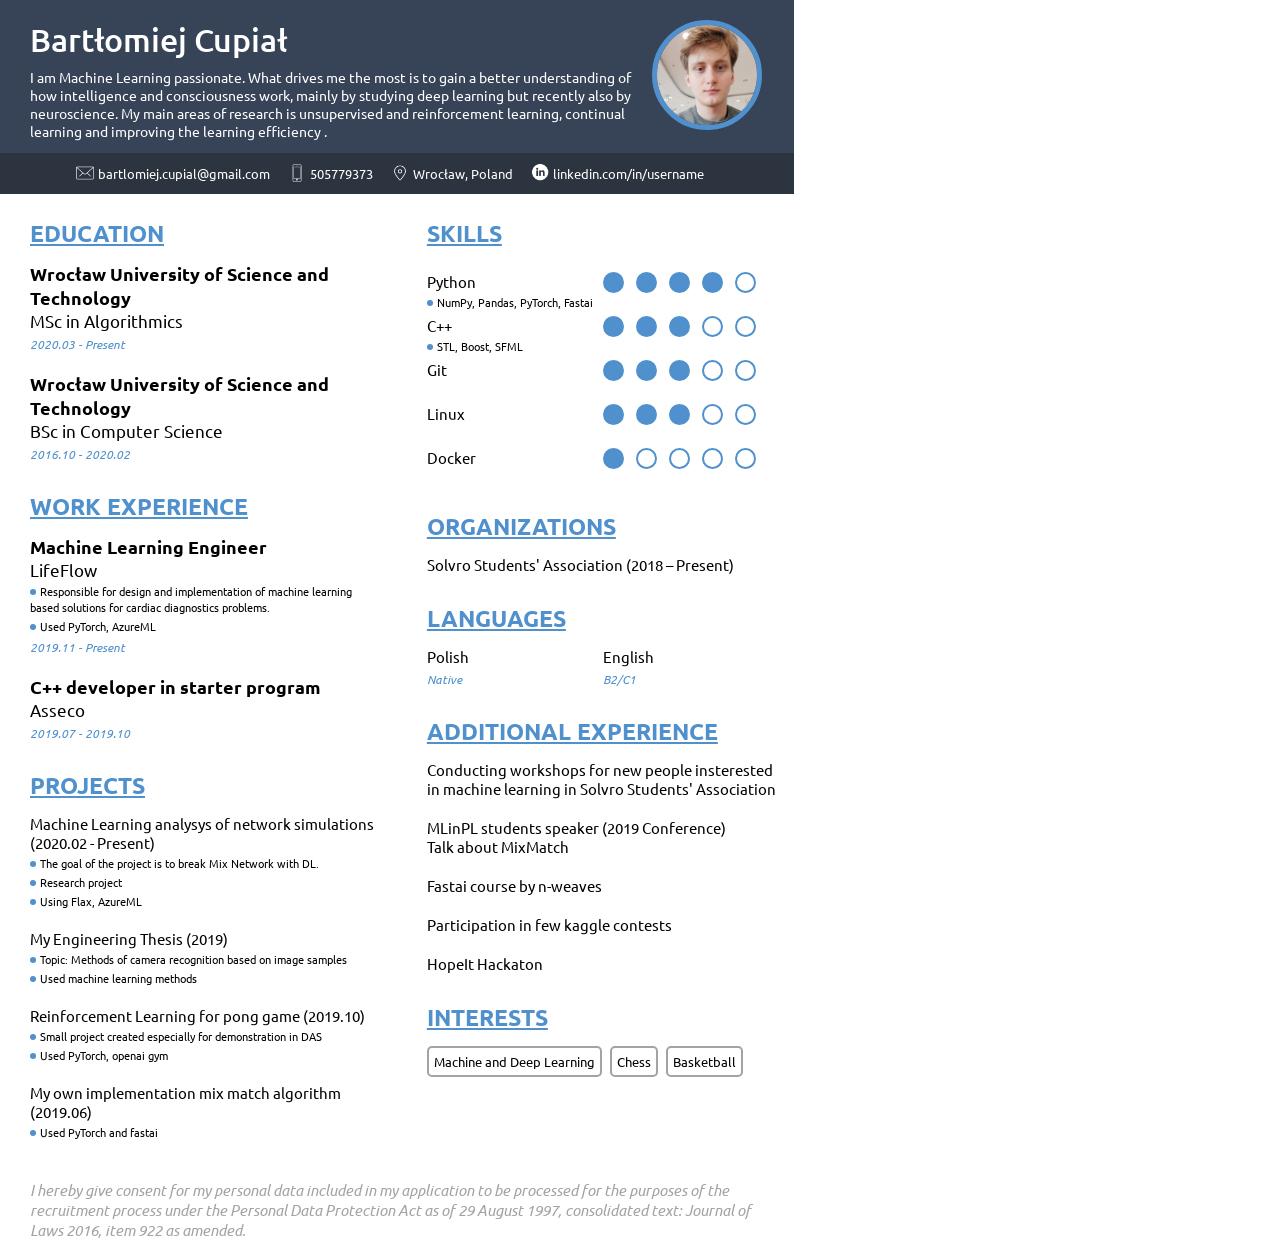
==== index.html @ c66a7f1a "update" ====
<!DOCTYPE html>
<html lang="pl">
<head runat="server">
<meta charset="utf-8">
<meta name="description" content="...">
<meta name="Bartek" content="...">
<meta name="viewport" content="width=device-width, initial-scale=1.0"/>
<link rel="stylesheet" href="style.css">
<link rel="stylesheet" type="text/css" href="http://fonts.googleapis.com/css?family=Ubuntu:regular,bold&subset=Latin">
</head>
<body>
    <div class="lul">
    <header>
        <div class="row">
            <div class="col-8-10">
                <div style="padding: 20px 0px 20px 30px;">
                    <div class="title">Bartłomiej Cupiał</div>
                    <div class="subtitle">I am Machine Learning passionate. What drives me the most is to gain a better understanding of how 
                        intelligence and consciousness work, mainly by studying deep learning but recently also by neuroscience. 
                        My main areas of research is unsupervised and reinforcement learning, continual learning and improving the learning efficiency .
                    </div>
                </div>
            </div>
            <div class="col-2-10">
                <img class="pic" src="id2.jpeg">
            </div>
        </div>
    </header>
    <div class="bar">
        <div class="items-container">
                
            <div class="items"> <img class="icon" src="mail.png"> bartlomiej.cupial@gmail.com </div>
            <div class="items"> <img class="icon" src="phone.png"> 505779373 </div>
            <div class="items"> <img class="icon" src="maps.png"> Wrocław, Poland </div>
            <div class="items"> <img class="icon" src="linkedin.png" style="margin-top:-2px"> linkedin.com/in/username </div>
        </div>
    </div>
    <div class="content">
        <div class="row">
            <div class="col-3-6">
                <div class="container">
                    <div class="section">
                        <div class="title">EDUCATION</div>
                        <div class="subtitle">Wrocław University of Science and Technology</div>
                        <div class="subsubtitle"> MSc in Algorithmics</div>
                        <div class="last">2020.03 - Present</div>
                        <br>
                        <div class="subtitle">Wrocław University of Science and Technology</div>
                        <div class="subsubtitle"> BSc in Computer Science</div>
                        <div class="last">2016.10 - 2020.02</div>
                    </div>

                    <div class="section">
                        <div class="title">WORK EXPERIENCE</div>
                        <div class="subtitle">Machine Learning Engineer</div>
                        <div class="subsubtitle">LifeFlow</div>
                        <li>Responsible for design and implementation of machine learning based solutions for cardiac diagnostics problems. </li>
                        <li>Used PyTorch, AzureML </li>
                        <div class="last">2019.11 - Present</div>
                        <br>
                        <div class="subtitle">C++ developer in starter program</div>
                        <div class="subsubtitle">Asseco</div>
                        <div class="last">2019.07 - 2019.10</div>
                    </div>

                    <div class="section">
                        <div class="title">PROJECTS</div>
                        <p>Machine Learning analysys of network simulations (2020.02 - Present) </p>
                        <li>The goal of the project is to break Mix Network with DL.</li>
                        <li>Research project </li>
                        <li>Using Flax, AzureML</li>
                        <br>
                        <p>My Engineering Thesis (2019)</p>
                        <li>Topic: Methods of camera recognition based on image samples</li>
                        <li>Used machine learning methods</li>
                        <br>
                        <p>Reinforcement Learning for pong game (2019.10)</p>
                        <li>Small project created especially for demonstration in DAS</li>
                        <li>Used PyTorch, openai gym</li>
                        <br>
                        <p>My own implementation mix match algorithm (2019.06)</p>
                        <li>Used PyTorch and fastai</li>
                    </div>

                </div>
            </div>
            <div class="col-3-6">
                <div class="container">
                    <div class="section">
                        <div class="title">SKILLS</div>
                        <div class="skill">
                            <div class="row">
                                <div class="col-3-6">
                                    <p>Python</p>
                                    <li>NumPy, Pandas, PyTorch, Fastai</li>
                                    
                                </div>
                                <div class="col-3-6">
                                    <div class="circle-full"></div>
                                    <div class="circle-full"></div>
                                    <div class="circle-full"></div>
                                    <div class="circle-full"></div>
                                    <div class="circle-empty"></div>
                                </div>
                            </div>
                        </div>
                        <div class="skill">
                            <div class="row">
                                <div class="col-3-6">
                                    <p>C++</p>
                                    <li>STL, Boost, SFML</li>
                                </div>
                                <div class="col-3-6">
                                    <div class="circle-full"></div>
                                    <div class="circle-full"></div>
                                    <div class="circle-full"></div>
                                    <div class="circle-empty"></div>
                                    <div class="circle-empty"></div>
                                </div>
                            </div>
                        </div>
                        <div class="skill">
                            <div class="row">
                                <div class="col-3-6">
                                    <p>Git</p>
                                    
                                </div>
                                <div class="col-3-6">
                                    <div class="circle-full"></div>
                                    <div class="circle-full"></div>
                                    <div class="circle-full"></div>
                                    <div class="circle-empty"></div>
                                    <div class="circle-empty"></div>
                                </div>
                            </div>
                        </div>
                        <div class="skill">
                            <div class="row">
                                <div class="col-3-6">
                                    <p>Linux</p>
                                    
                                </div>
                                <div class="col-3-6">
                                    <div class="circle-full"></div>
                                    <div class="circle-full"></div>
                                    <div class="circle-full"></div>
                                    <div class="circle-empty"></div>
                                    <div class="circle-empty"></div>
                                </div>
                            </div>
                        </div>
                        <div class="skill">
                            <div class="row">
                                <div class="col-3-6">
                                    <p>Docker</p>
                                    
                                </div>
                                <div class="col-3-6">
                                    <div class="circle-full"></div>
                                    <div class="circle-empty"></div>
                                    <div class="circle-empty"></div>
                                    <div class="circle-empty"></div>
                                    <div class="circle-empty"></div>
                                </div>
                            </div>
                        </div>
                    </div>

                    <div class="section">
                        <div class="title">ORGANIZATIONS</div>
                        <p>Solvro Students' Association (2018 – Present)</p>
                    </div>

                    <div class="section">
                        <div class="title">LANGUAGES</div>
                        <div class="row">
                            <div class="col-3-6">
                                <p>Polish</p>
                                <div class="last">Native</div>
                            </div>
                            <div class="col-3-6">
                                <p>English</p>
                                <div class="last">B2/C1</div>
                            </div>
                        </div>
                    </div>
                    <div class="section">
                        <div class="title">ADDITIONAL EXPERIENCE</div>
                        <p>Conducting workshops for new people insterested in machine learning in Solvro Students' Association</p>
                        <br>
                        <p>MLinPL students speaker (2019 Conference) </p>
                        <p>Talk about MixMatch</p>
                        <br>
                        <p>Fastai course by n-weaves</p>
                        <br>
                        <p>Participation in few kaggle contests</p>
                        <br>
                        <p>HopeIt Hackaton</p>
                    </div>

                    <div class="section">
                        <div class="title">INTERESTS</div>
                        <div class="pill">Machine and Deep Learning</div>
                        <div class="pill">Chess</div>
                        <div class="pill">Basketball</div>
                    </div>
                </div>
            </div>
        </div>
    </div>
    
    <footer>
        <div style="padding: 0px 15px 0px 30px;">
        I hereby give consent for my personal data included in my application to be processed for the purposes of the recruitment process under the Personal Data Protection Act as of 29 August 1997, consolidated text: Journal of Laws 2016, item 922 as amended.
        </div>
    </footer>
</div>
</body>
</html>
---- style.css ----
header {
    height: 13.636%;
    width: 100%;
    background-color: #374458;
    color: #FFFFFF;
}

header .title {
    font-size: 32px;
    margin-bottom: 8px;
    font-weight: 450;
}

header .subtitle {
    font-size: 14px;
}

.content {
    color: #000000;
}

.section {
    margin-bottom: 30px;
}

.col-3-6 .container {
    padding-top: 25px;
}

.section .title {
    font-size: 23px;
    color: #4F90CD;
    font-weight: 600;
    text-decoration: underline;
    margin-bottom: 13px;

}

.section .subtitle {
    font-size: 18px;
    font-weight: 650;
}

.icon {
    /* object-fit: cover; */
    /* object-position: 50% 50%; */
    /* margin-left: 17px; */
    width: 18px;
    height: 18px;
    margin-top: -1px;
    margin-right:4px;
    float: left;
    /* padding-top: 5px; */
}

.section .subsubtitle {
    font-size: 17px;
}

.section p {
    font-size: 14.5px;
    margin: 0;
    padding: 0;
}

.section {
    list-style: none;
}

.section li {
    margin-top: 3px;
    font-size: 11px;
}

.section li::before  {
    display:          inline-block;
    vertical-align:   middle;
    width:            6px;
    height:           6px;
    background-color: #4F90CD;
    margin-right:     4px;
    margin-bottom:    3px;
    content:          ' ';
    border-radius:    50%;  
}

.section .last {
    margin-top: 5px;
    color: #4F90CD;
    font-size: 12px;
    font-style: italic;
}

.section .pill {
    display: inline-block;
    color: black;
    text-align: center;
    text-decoration: none;
    font-size: 13px;
    border-radius: 5px;
    padding: 5px;
    margin-right: 4px;
    border: 2px solid #A3A3A3;
}

.pic {
    object-fit: cover;
    object-position: 50% 50%;
    margin-left: 17px;
    width: 100px;
    height: 100px;
    margin-top: 20px;
    border-radius: 50%;
    border:5px solid #4F90CD;
}

.center {
    display: block;
    margin-left: auto;
    margin-right: auto;
    width: 50%;
}

.skill {
    height: 24px;
    padding: 10px 0;
}

.circle-full {
    height: 17px;
    width: 17px;
    background-color: #4F90CD;
    border: 2px solid #4F90CD;
    border-radius: 50%;
    display: inline-block;
    margin-right: 8px;
}

.circle-empty {
    height: 17px;
    width: 17px;
    background-color: #fff;
    border: 2px solid #4F90CD;
    border-radius: 50%;
    display: inline-block;
    margin-right: 8px;
}

.container {
    padding: 10px 15px 10px 30px;
}

.bar {
    height: 3.636%;
    width: 100%;
    background-color: #2B343F;
    color: #FFFFFF;
}

.items-container {
    padding: 6px;
    margin-left: auto;
    margin-right: auto;
    width: 82%;
}

.items {
    display: inline-block;
    color: white;
    text-align: center;
    text-decoration: none;
    font-size: 13px;
    border-radius: 5px;
    padding: 5px;
    margin-right: 4px;
    /* border: 2px solid #A3A3A3; */
}


footer {
    width: 100%;
    font-style: italic;
    color: #A3A3A3;
    font-size: 15px;
}

.lul {
    background-color: #FFFFFF;
    width: 21cm;
    height: 29.7cm;
    margin: 0 auto ;
}


body {
   /* width: 100%;
    height: 100%;*/
    width: 21cm;
    height: 29.7cm;
	margin : 0;
    /*background-color: #303D46;*/
	font-family: Ubuntu, sans-serif;
}

.row:after {
    content: "";
    clear: both;
    display: table;
}
[class*='col-'] {
    float: left;
    width: 100%;
    height: 100%;
    padding: 0 0%;
}
.row {
    /* margin-bottom: 0.5em; */
    width: 100%;
}


@media screen and (min-width: 100px) {
    .row+.row {
        margin-top: 0.5em;
    }
    .col-1-6 {
        width: 15.8333%;
    }
    .col-2-6{
        width: 32.3333%;
    } 
    .col-3-6 {
        width: 50%;
    }
    .col-4-6 {
        width: 66.3333%;
    }
    .col-5-6 {
        width: 83.1333%;
    }
    .col-6-6 {
        width: 100%;
    }  

    .col-8-10 {
        width:80%;
    }

    .col-2-10 {
        width:20%;
    }

    /* [class*='col-'] {
        margin-right: 1%
    }
    [class*='col-']:last-of-type {
        margin-right:0;
    } */
}
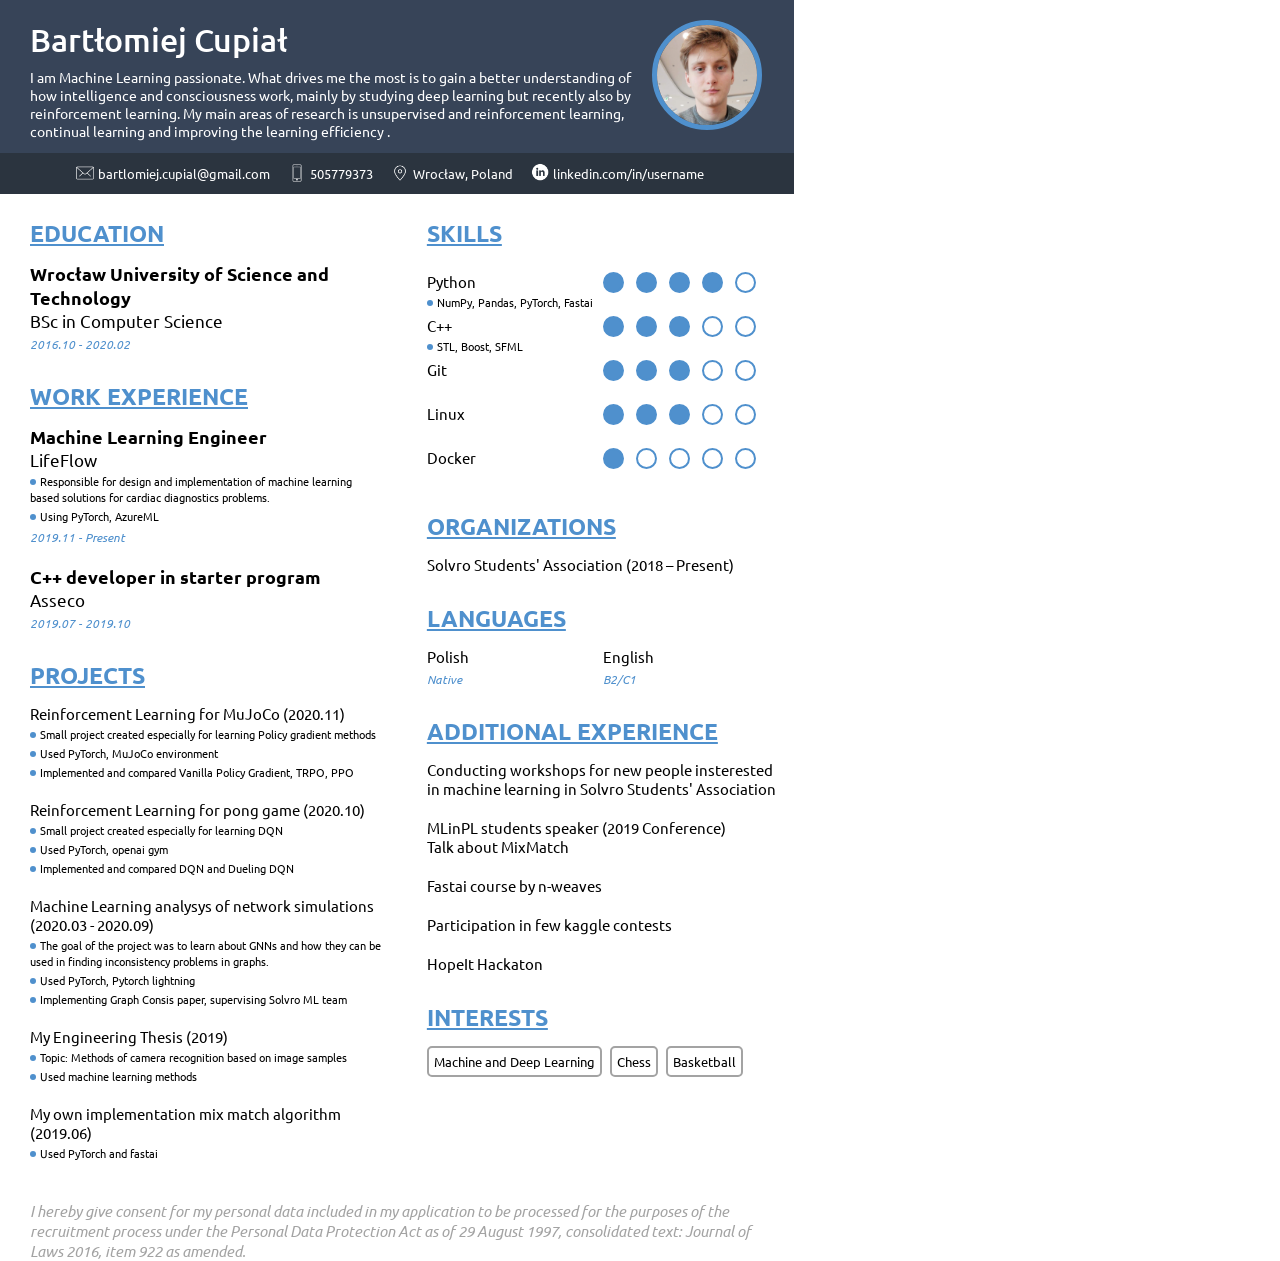
==== commit 8e3125f9: "2020.11.08 update" ====
--- a/index.html
+++ b/index.html
@@ -1,219 +1,234 @@
 <!DOCTYPE html>
 <html lang="pl">
+
 <head runat="server">
-<meta charset="utf-8">
-<meta name="description" content="...">
-<meta name="Bartek" content="...">
-<meta name="viewport" content="width=device-width, initial-scale=1.0"/>
-<link rel="stylesheet" href="style.css">
-<link rel="stylesheet" type="text/css" href="http://fonts.googleapis.com/css?family=Ubuntu:regular,bold&subset=Latin">
+    <meta charset="utf-8">
+    <meta name="description" content="...">
+    <meta name="Bartek" content="...">
+    <meta name="viewport" content="width=device-width, initial-scale=1.0" />
+    <link rel="stylesheet" href="style.css">
+    <link rel="stylesheet" type="text/css"
+        href="http://fonts.googleapis.com/css?family=Ubuntu:regular,bold&subset=Latin">
 </head>
+
 <body>
     <div class="lul">
-    <header>
-        <div class="row">
-            <div class="col-8-10">
-                <div style="padding: 20px 0px 20px 30px;">
-                    <div class="title">Bartłomiej Cupiał</div>
-                    <div class="subtitle">I am Machine Learning passionate. What drives me the most is to gain a better understanding of how 
-                        intelligence and consciousness work, mainly by studying deep learning but recently also by neuroscience. 
-                        My main areas of research is unsupervised and reinforcement learning, continual learning and improving the learning efficiency .
+        <header>
+            <div class="row">
+                <div class="col-8-10">
+                    <div style="padding: 20px 0px 20px 30px;">
+                        <div class="title">Bartłomiej Cupiał</div>
+                        <div class="subtitle">I am Machine Learning passionate. What drives me the most is to gain a
+                            better understanding of how
+                            intelligence and consciousness work, mainly by studying deep learning but recently also by
+                            reinforcement learning.
+                            My main areas of research is unsupervised and reinforcement learning, continual learning and
+                            improving the learning efficiency .
+                        </div>
                     </div>
                 </div>
-            </div>
-            <div class="col-2-10">
-                <img class="pic" src="id2.jpeg">
+                <div class="col-2-10">
+                    <img class="pic" src="id2.jpeg">
+                </div>
+            </div>
+        </header>
+        <div class="bar">
+            <div class="items-container">
+
+                <div class="items"> <img class="icon" src="mail.png"> bartlomiej.cupial@gmail.com </div>
+                <div class="items"> <img class="icon" src="phone.png"> 505779373 </div>
+                <div class="items"> <img class="icon" src="maps.png"> Wrocław, Poland </div>
+                <div class="items"> <img class="icon" src="linkedin.png" style="margin-top:-2px">
+                    linkedin.com/in/username </div>
             </div>
         </div>
-    </header>
-    <div class="bar">
-        <div class="items-container">
-                
-            <div class="items"> <img class="icon" src="mail.png"> bartlomiej.cupial@gmail.com </div>
-            <div class="items"> <img class="icon" src="phone.png"> 505779373 </div>
-            <div class="items"> <img class="icon" src="maps.png"> Wrocław, Poland </div>
-            <div class="items"> <img class="icon" src="linkedin.png" style="margin-top:-2px"> linkedin.com/in/username </div>
-        </div>
-    </div>
-    <div class="content">
-        <div class="row">
-            <div class="col-3-6">
-                <div class="container">
-                    <div class="section">
-                        <div class="title">EDUCATION</div>
-                        <div class="subtitle">Wrocław University of Science and Technology</div>
-                        <div class="subsubtitle"> MSc in Algorithmics</div>
-                        <div class="last">2020.03 - Present</div>
-                        <br>
-                        <div class="subtitle">Wrocław University of Science and Technology</div>
-                        <div class="subsubtitle"> BSc in Computer Science</div>
-                        <div class="last">2016.10 - 2020.02</div>
+        <div class="content">
+            <div class="row">
+                <div class="col-3-6">
+                    <div class="container">
+                        <div class="section">
+                            <div class="title">EDUCATION</div>
+                            <div class="subtitle">Wrocław University of Science and Technology</div>
+                            <div class="subsubtitle"> BSc in Computer Science</div>
+                            <div class="last">2016.10 - 2020.02</div>
+                        </div>
+
+                        <div class="section">
+                            <div class="title">WORK EXPERIENCE</div>
+                            <div class="subtitle">Machine Learning Engineer</div>
+                            <div class="subsubtitle">LifeFlow</div>
+                            <li>Responsible for design and implementation of machine learning based solutions for
+                                cardiac diagnostics problems. </li>
+                            <li>Using PyTorch, AzureML </li>
+                            <div class="last">2019.11 - Present</div>
+                            <br>
+                            <div class="subtitle">C++ developer in starter program</div>
+                            <div class="subsubtitle">Asseco</div>
+                            <div class="last">2019.07 - 2019.10</div>
+                        </div>
+
+                        <div class="section">
+                            <div class="title">PROJECTS</div>
+                            <p>Reinforcement Learning for MuJoCo (2020.11)</p>
+                            <li>Small project created especially for learning Policy gradient methods</li>
+                            <li>Used PyTorch, MuJoCo environment</li>
+                            <li>Implemented and compared Vanilla Policy Gradient, TRPO, PPO</li>
+                            <br>
+                            <p>Reinforcement Learning for pong game (2020.10)</p>
+                            <li>Small project created especially for learning DQN</li>
+                            <li>Used PyTorch, openai gym</li>
+                            <li>Implemented and compared DQN and Dueling DQN</li>
+                            <br>
+                            <p>Machine Learning analysys of network simulations (2020.03 - 2020.09) </p>
+                            <li>The goal of the project was to learn about GNNs and how they can be used in finding
+                                inconsistency problems in graphs.</li>
+                            <li>Used PyTorch, Pytorch lightning </li>
+                            <li>Implementing Graph Consis paper, supervising Solvro ML team</li>
+                            <br>
+                            <p>My Engineering Thesis (2019)</p>
+                            <li>Topic: Methods of camera recognition based on image samples</li>
+                            <li>Used machine learning methods</li>
+                            <br>
+                            <p>My own implementation mix match algorithm (2019.06)</p>
+                            <li>Used PyTorch and fastai</li>
+                        </div>
+
                     </div>
-
-                    <div class="section">
-                        <div class="title">WORK EXPERIENCE</div>
-                        <div class="subtitle">Machine Learning Engineer</div>
-                        <div class="subsubtitle">LifeFlow</div>
-                        <li>Responsible for design and implementation of machine learning based solutions for cardiac diagnostics problems. </li>
-                        <li>Used PyTorch, AzureML </li>
-                        <div class="last">2019.11 - Present</div>
-                        <br>
-                        <div class="subtitle">C++ developer in starter program</div>
-                        <div class="subsubtitle">Asseco</div>
-                        <div class="last">2019.07 - 2019.10</div>
-                    </div>
-
-                    <div class="section">
-                        <div class="title">PROJECTS</div>
-                        <p>Machine Learning analysys of network simulations (2020.02 - Present) </p>
-                        <li>The goal of the project is to break Mix Network with DL.</li>
-                        <li>Research project </li>
-                        <li>Using Flax, AzureML</li>
-                        <br>
-                        <p>My Engineering Thesis (2019)</p>
-                        <li>Topic: Methods of camera recognition based on image samples</li>
-                        <li>Used machine learning methods</li>
-                        <br>
-                        <p>Reinforcement Learning for pong game (2019.10)</p>
-                        <li>Small project created especially for demonstration in DAS</li>
-                        <li>Used PyTorch, openai gym</li>
-                        <br>
-                        <p>My own implementation mix match algorithm (2019.06)</p>
-                        <li>Used PyTorch and fastai</li>
-                    </div>
-
-                </div>
-            </div>
-            <div class="col-3-6">
-                <div class="container">
-                    <div class="section">
-                        <div class="title">SKILLS</div>
-                        <div class="skill">
+                </div>
+                <div class="col-3-6">
+                    <div class="container">
+                        <div class="section">
+                            <div class="title">SKILLS</div>
+                            <div class="skill">
+                                <div class="row">
+                                    <div class="col-3-6">
+                                        <p>Python</p>
+                                        <li>NumPy, Pandas, PyTorch, Fastai</li>
+
+                                    </div>
+                                    <div class="col-3-6">
+                                        <div class="circle-full"></div>
+                                        <div class="circle-full"></div>
+                                        <div class="circle-full"></div>
+                                        <div class="circle-full"></div>
+                                        <div class="circle-empty"></div>
+                                    </div>
+                                </div>
+                            </div>
+                            <div class="skill">
+                                <div class="row">
+                                    <div class="col-3-6">
+                                        <p>C++</p>
+                                        <li>STL, Boost, SFML</li>
+                                    </div>
+                                    <div class="col-3-6">
+                                        <div class="circle-full"></div>
+                                        <div class="circle-full"></div>
+                                        <div class="circle-full"></div>
+                                        <div class="circle-empty"></div>
+                                        <div class="circle-empty"></div>
+                                    </div>
+                                </div>
+                            </div>
+                            <div class="skill">
+                                <div class="row">
+                                    <div class="col-3-6">
+                                        <p>Git</p>
+
+                                    </div>
+                                    <div class="col-3-6">
+                                        <div class="circle-full"></div>
+                                        <div class="circle-full"></div>
+                                        <div class="circle-full"></div>
+                                        <div class="circle-empty"></div>
+                                        <div class="circle-empty"></div>
+                                    </div>
+                                </div>
+                            </div>
+                            <div class="skill">
+                                <div class="row">
+                                    <div class="col-3-6">
+                                        <p>Linux</p>
+
+                                    </div>
+                                    <div class="col-3-6">
+                                        <div class="circle-full"></div>
+                                        <div class="circle-full"></div>
+                                        <div class="circle-full"></div>
+                                        <div class="circle-empty"></div>
+                                        <div class="circle-empty"></div>
+                                    </div>
+                                </div>
+                            </div>
+                            <div class="skill">
+                                <div class="row">
+                                    <div class="col-3-6">
+                                        <p>Docker</p>
+
+                                    </div>
+                                    <div class="col-3-6">
+                                        <div class="circle-full"></div>
+                                        <div class="circle-empty"></div>
+                                        <div class="circle-empty"></div>
+                                        <div class="circle-empty"></div>
+                                        <div class="circle-empty"></div>
+                                    </div>
+                                </div>
+                            </div>
+                        </div>
+
+                        <div class="section">
+                            <div class="title">ORGANIZATIONS</div>
+                            <p>Solvro Students' Association (2018 – Present)</p>
+                        </div>
+
+                        <div class="section">
+                            <div class="title">LANGUAGES</div>
                             <div class="row">
                                 <div class="col-3-6">
-                                    <p>Python</p>
-                                    <li>NumPy, Pandas, PyTorch, Fastai</li>
-                                    
+                                    <p>Polish</p>
+                                    <div class="last">Native</div>
                                 </div>
                                 <div class="col-3-6">
-                                    <div class="circle-full"></div>
-                                    <div class="circle-full"></div>
-                                    <div class="circle-full"></div>
-                                    <div class="circle-full"></div>
-                                    <div class="circle-empty"></div>
-                                </div>
-                            </div>
-                        </div>
-                        <div class="skill">
-                            <div class="row">
-                                <div class="col-3-6">
-                                    <p>C++</p>
-                                    <li>STL, Boost, SFML</li>
-                                </div>
-                                <div class="col-3-6">
-                                    <div class="circle-full"></div>
-                                    <div class="circle-full"></div>
-                                    <div class="circle-full"></div>
-                                    <div class="circle-empty"></div>
-                                    <div class="circle-empty"></div>
-                                </div>
-                            </div>
-                        </div>
-                        <div class="skill">
-                            <div class="row">
-                                <div class="col-3-6">
-                                    <p>Git</p>
-                                    
-                                </div>
-                                <div class="col-3-6">
-                                    <div class="circle-full"></div>
-                                    <div class="circle-full"></div>
-                                    <div class="circle-full"></div>
-                                    <div class="circle-empty"></div>
-                                    <div class="circle-empty"></div>
-                                </div>
-                            </div>
-                        </div>
-                        <div class="skill">
-                            <div class="row">
-                                <div class="col-3-6">
-                                    <p>Linux</p>
-                                    
-                                </div>
-                                <div class="col-3-6">
-                                    <div class="circle-full"></div>
-                                    <div class="circle-full"></div>
-                                    <div class="circle-full"></div>
-                                    <div class="circle-empty"></div>
-                                    <div class="circle-empty"></div>
-                                </div>
-                            </div>
-                        </div>
-                        <div class="skill">
-                            <div class="row">
-                                <div class="col-3-6">
-                                    <p>Docker</p>
-                                    
-                                </div>
-                                <div class="col-3-6">
-                                    <div class="circle-full"></div>
-                                    <div class="circle-empty"></div>
-                                    <div class="circle-empty"></div>
-                                    <div class="circle-empty"></div>
-                                    <div class="circle-empty"></div>
-                                </div>
-                            </div>
+                                    <p>English</p>
+                                    <div class="last">B2/C1</div>
+                                </div>
+                            </div>
+                        </div>
+                        <div class="section">
+                            <div class="title">ADDITIONAL EXPERIENCE</div>
+                            <p>Conducting workshops for new people insterested in machine learning in Solvro Students'
+                                Association</p>
+                            <br>
+                            <p>MLinPL students speaker (2019 Conference) </p>
+                            <p>Talk about MixMatch</p>
+                            <br>
+                            <p>Fastai course by n-weaves</p>
+                            <br>
+                            <p>Participation in few kaggle contests</p>
+                            <br>
+                            <p>HopeIt Hackaton</p>
+                        </div>
+
+                        <div class="section">
+                            <div class="title">INTERESTS</div>
+                            <div class="pill">Machine and Deep Learning</div>
+                            <div class="pill">Chess</div>
+                            <div class="pill">Basketball</div>
                         </div>
                     </div>
-
-                    <div class="section">
-                        <div class="title">ORGANIZATIONS</div>
-                        <p>Solvro Students' Association (2018 – Present)</p>
-                    </div>
-
-                    <div class="section">
-                        <div class="title">LANGUAGES</div>
-                        <div class="row">
-                            <div class="col-3-6">
-                                <p>Polish</p>
-                                <div class="last">Native</div>
-                            </div>
-                            <div class="col-3-6">
-                                <p>English</p>
-                                <div class="last">B2/C1</div>
-                            </div>
-                        </div>
-                    </div>
-                    <div class="section">
-                        <div class="title">ADDITIONAL EXPERIENCE</div>
-                        <p>Conducting workshops for new people insterested in machine learning in Solvro Students' Association</p>
-                        <br>
-                        <p>MLinPL students speaker (2019 Conference) </p>
-                        <p>Talk about MixMatch</p>
-                        <br>
-                        <p>Fastai course by n-weaves</p>
-                        <br>
-                        <p>Participation in few kaggle contests</p>
-                        <br>
-                        <p>HopeIt Hackaton</p>
-                    </div>
-
-                    <div class="section">
-                        <div class="title">INTERESTS</div>
-                        <div class="pill">Machine and Deep Learning</div>
-                        <div class="pill">Chess</div>
-                        <div class="pill">Basketball</div>
-                    </div>
                 </div>
             </div>
         </div>
+
+        <footer>
+            <div style="padding: 0px 15px 0px 30px;">
+                I hereby give consent for my personal data included in my application to be processed for the purposes
+                of the recruitment process under the Personal Data Protection Act as of 29 August 1997, consolidated
+                text: Journal of Laws 2016, item 922 as amended.
+            </div>
+        </footer>
     </div>
-    
-    <footer>
-        <div style="padding: 0px 15px 0px 30px;">
-        I hereby give consent for my personal data included in my application to be processed for the purposes of the recruitment process under the Personal Data Protection Act as of 29 August 1997, consolidated text: Journal of Laws 2016, item 922 as amended.
-        </div>
-    </footer>
-</div>
 </body>
-</html> 
+
+</html>
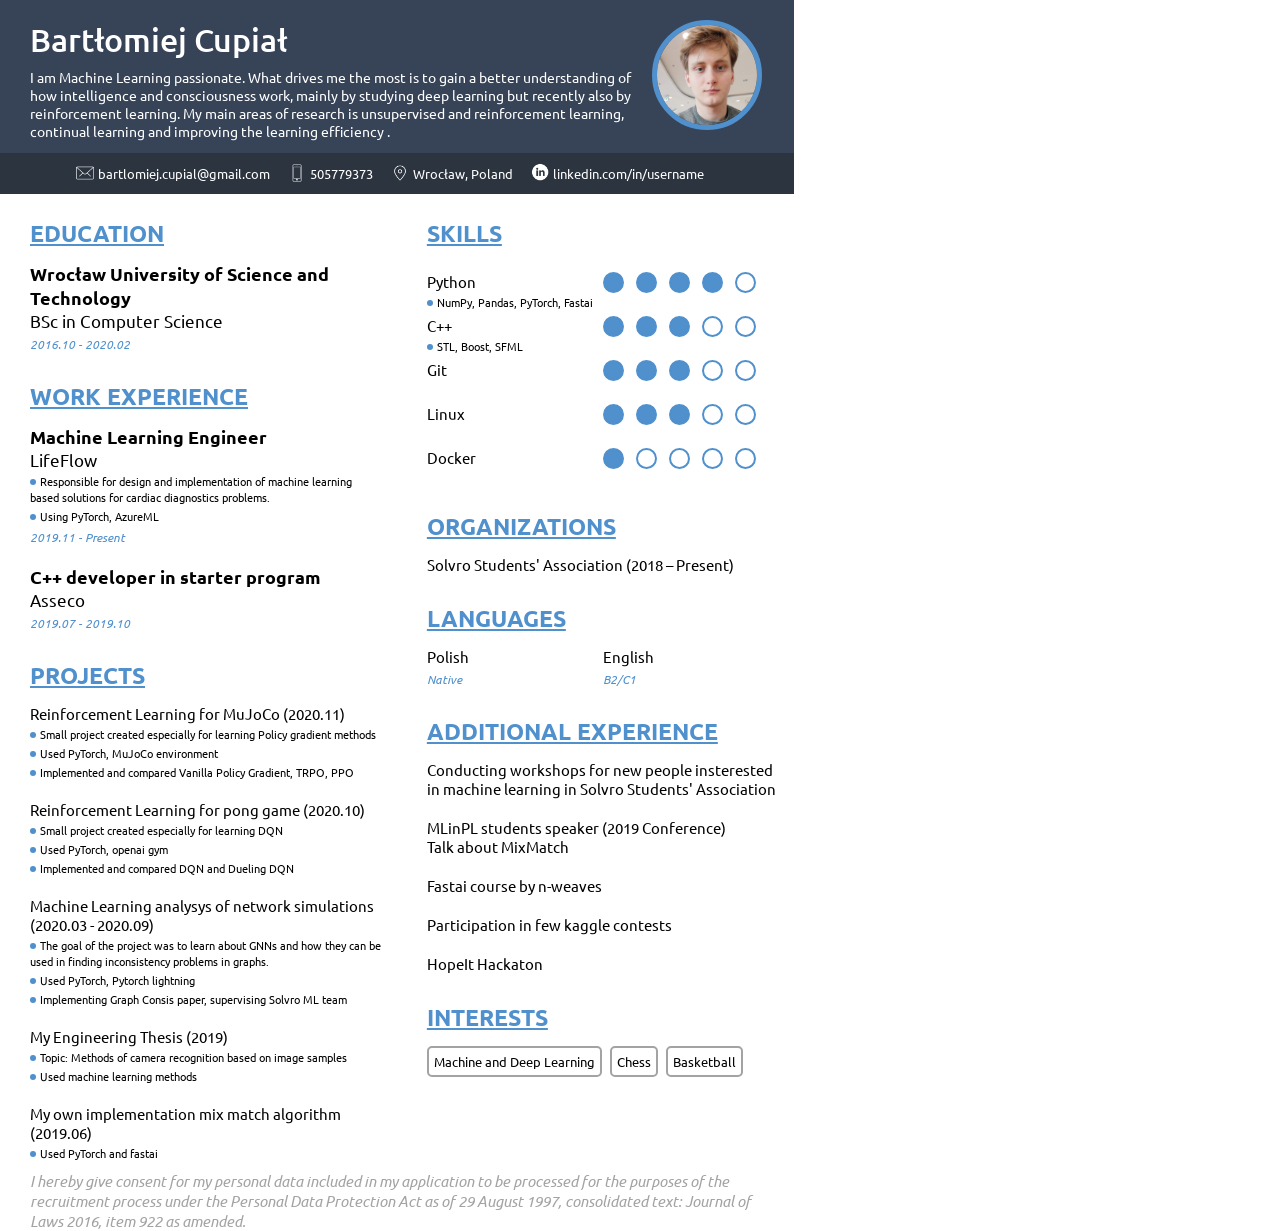
==== commit 8109f9e8: "add last class" ====
--- a/index.html
+++ b/index.html
@@ -67,7 +67,7 @@
                             <div class="last">2019.07 - 2019.10</div>
                         </div>
 
-                        <div class="section">
+                        <div class="section last">
                             <div class="title">PROJECTS</div>
                             <p>Reinforcement Learning for MuJoCo (2020.11)</p>
                             <li>Small project created especially for learning Policy gradient methods</li>
@@ -210,7 +210,7 @@
                             <p>HopeIt Hackaton</p>
                         </div>
 
-                        <div class="section">
+                        <div class="section last">
                             <div class="title">INTERESTS</div>
                             <div class="pill">Machine and Deep Learning</div>
                             <div class="pill">Chess</div>
--- a/style.css
+++ b/style.css
@@ -39,6 +39,10 @@
 .section .subtitle {
     font-size: 18px;
     font-weight: 650;
+}
+
+.last {
+    margin-bottom: 0px;
 }
 
 .icon {
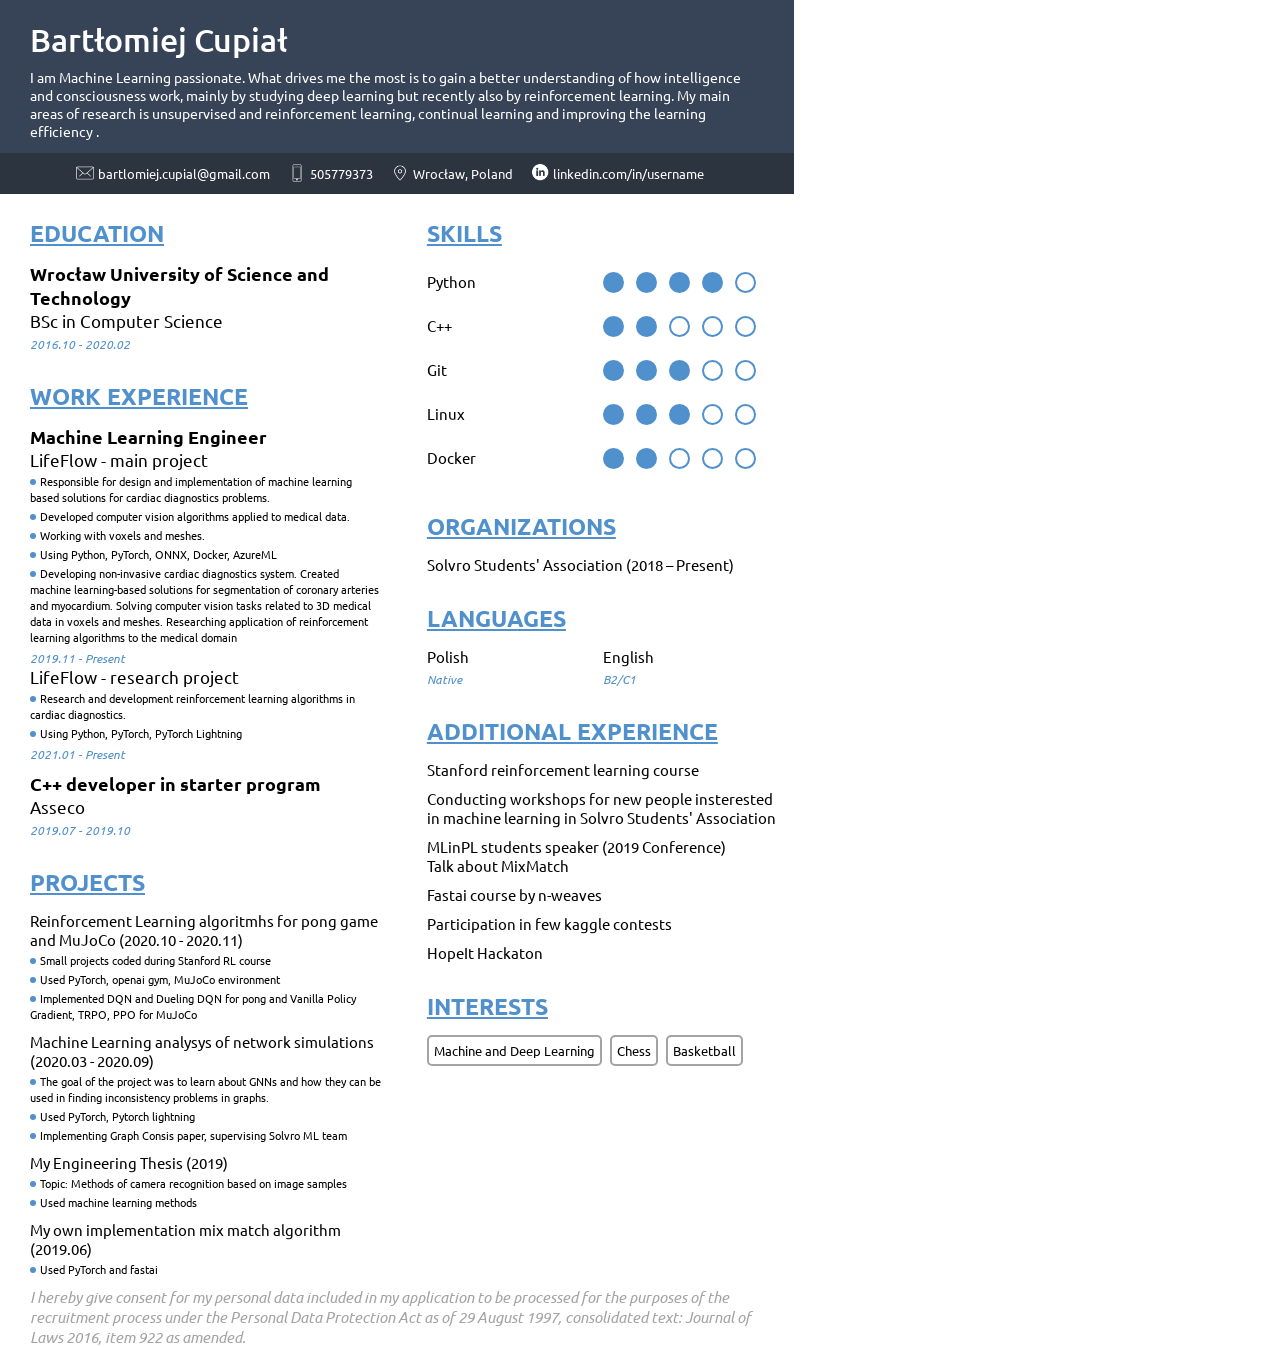
==== commit 043e2b23: "update 05.2021, removed picture, changed padding in br to smaller" ====
--- a/index.html
+++ b/index.html
@@ -15,8 +15,8 @@
     <div class="lul">
         <header>
             <div class="row">
-                <div class="col-8-10">
-                    <div style="padding: 20px 0px 20px 30px;">
+                <div class="col-10-10">
+                    <div style="padding: 20px 30px 20px 30px;">
                         <div class="title">Bartłomiej Cupiał</div>
                         <div class="subtitle">I am Machine Learning passionate. What drives me the most is to gain a
                             better understanding of how
@@ -27,9 +27,9 @@
                         </div>
                     </div>
                 </div>
-                <div class="col-2-10">
+                <!-- <div class="col-2-10">
                     <img class="pic" src="id2.jpeg">
-                </div>
+                </div> -->
             </div>
         </header>
         <div class="bar">
@@ -56,11 +56,22 @@
                         <div class="section">
                             <div class="title">WORK EXPERIENCE</div>
                             <div class="subtitle">Machine Learning Engineer</div>
-                            <div class="subsubtitle">LifeFlow</div>
-                            <li>Responsible for design and implementation of machine learning based solutions for
+                            <div class="subsubtitle">LifeFlow - main project</div>
+                                <li>Responsible for design and implementation of machine learning based solutions for
                                 cardiac diagnostics problems. </li>
-                            <li>Using PyTorch, AzureML </li>
-                            <div class="last">2019.11 - Present</div>
+                                <li>Developed computer vision algorithms applied to medical data.</li>
+                                <li>Working with voxels and meshes.</li>
+                                <li>Using Python, PyTorch, ONNX, Docker, AzureML</li>
+                                <li>Developing non-invasive cardiac diagnostics system.
+                                    Created machine learning-based solutions for segmentation of coronary arteries and myocardium.
+                                    Solving computer vision tasks related to 3D medical data in voxels and meshes.
+                                    Researching application of reinforcement learning algorithms to the medical domain
+                                </li>
+                                <div class="last">2019.11 - Present</div>
+                            <div class="subsubtitle">LifeFlow - research project</div>
+                                <li>Research and development reinforcement learning algorithms in cardiac diagnostics.</li>
+                                <li>Using Python, PyTorch, PyTorch Lightning</li>
+                            <div class="last">2021.01 - Present</div>
                             <br>
                             <div class="subtitle">C++ developer in starter program</div>
                             <div class="subsubtitle">Asseco</div>
@@ -69,15 +80,10 @@
 
                         <div class="section last">
                             <div class="title">PROJECTS</div>
-                            <p>Reinforcement Learning for MuJoCo (2020.11)</p>
-                            <li>Small project created especially for learning Policy gradient methods</li>
-                            <li>Used PyTorch, MuJoCo environment</li>
-                            <li>Implemented and compared Vanilla Policy Gradient, TRPO, PPO</li>
-                            <br>
-                            <p>Reinforcement Learning for pong game (2020.10)</p>
-                            <li>Small project created especially for learning DQN</li>
-                            <li>Used PyTorch, openai gym</li>
-                            <li>Implemented and compared DQN and Dueling DQN</li>
+                            <p>Reinforcement Learning algoritmhs for pong game and MuJoCo (2020.10 - 2020.11)</p>
+                            <li>Small projects coded during Stanford RL course</li>
+                            <li>Used PyTorch, openai gym, MuJoCo environment</li>
+                            <li>Implemented DQN and Dueling DQN for pong and Vanilla Policy Gradient, TRPO, PPO for MuJoCo</li>
                             <br>
                             <p>Machine Learning analysys of network simulations (2020.03 - 2020.09) </p>
                             <li>The goal of the project was to learn about GNNs and how they can be used in finding
@@ -103,8 +109,6 @@
                                 <div class="row">
                                     <div class="col-3-6">
                                         <p>Python</p>
-                                        <li>NumPy, Pandas, PyTorch, Fastai</li>
-
                                     </div>
                                     <div class="col-3-6">
                                         <div class="circle-full"></div>
@@ -119,12 +123,11 @@
                                 <div class="row">
                                     <div class="col-3-6">
                                         <p>C++</p>
-                                        <li>STL, Boost, SFML</li>
-                                    </div>
-                                    <div class="col-3-6">
-                                        <div class="circle-full"></div>
-                                        <div class="circle-full"></div>
-                                        <div class="circle-full"></div>
+                                    </div>
+                                    <div class="col-3-6">
+                                        <div class="circle-full"></div>
+                                        <div class="circle-full"></div>
+                                        <div class="circle-empty"></div>
                                         <div class="circle-empty"></div>
                                         <div class="circle-empty"></div>
                                     </div>
@@ -168,7 +171,7 @@
                                     </div>
                                     <div class="col-3-6">
                                         <div class="circle-full"></div>
-                                        <div class="circle-empty"></div>
+                                        <div class="circle-full"></div>
                                         <div class="circle-empty"></div>
                                         <div class="circle-empty"></div>
                                         <div class="circle-empty"></div>
@@ -197,6 +200,8 @@
                         </div>
                         <div class="section">
                             <div class="title">ADDITIONAL EXPERIENCE</div>
+                            <p>Stanford reinforcement learning course</p>
+                            <br>
                             <p>Conducting workshops for new people insterested in machine learning in Solvro Students'
                                 Association</p>
                             <br>
--- a/style.css
+++ b/style.css
@@ -1,3 +1,5 @@
+* {transition: none !important}
+
 header {
     height: 13.636%;
     width: 100%;
@@ -13,6 +15,13 @@
 
 header .subtitle {
     font-size: 14px;
+}
+
+
+br {
+    display: block; /* makes it have a width */
+    content: ""; /* clears default height */
+    margin-top: 10px; /* change this to whatever height you want it */
 }
 
 .content {
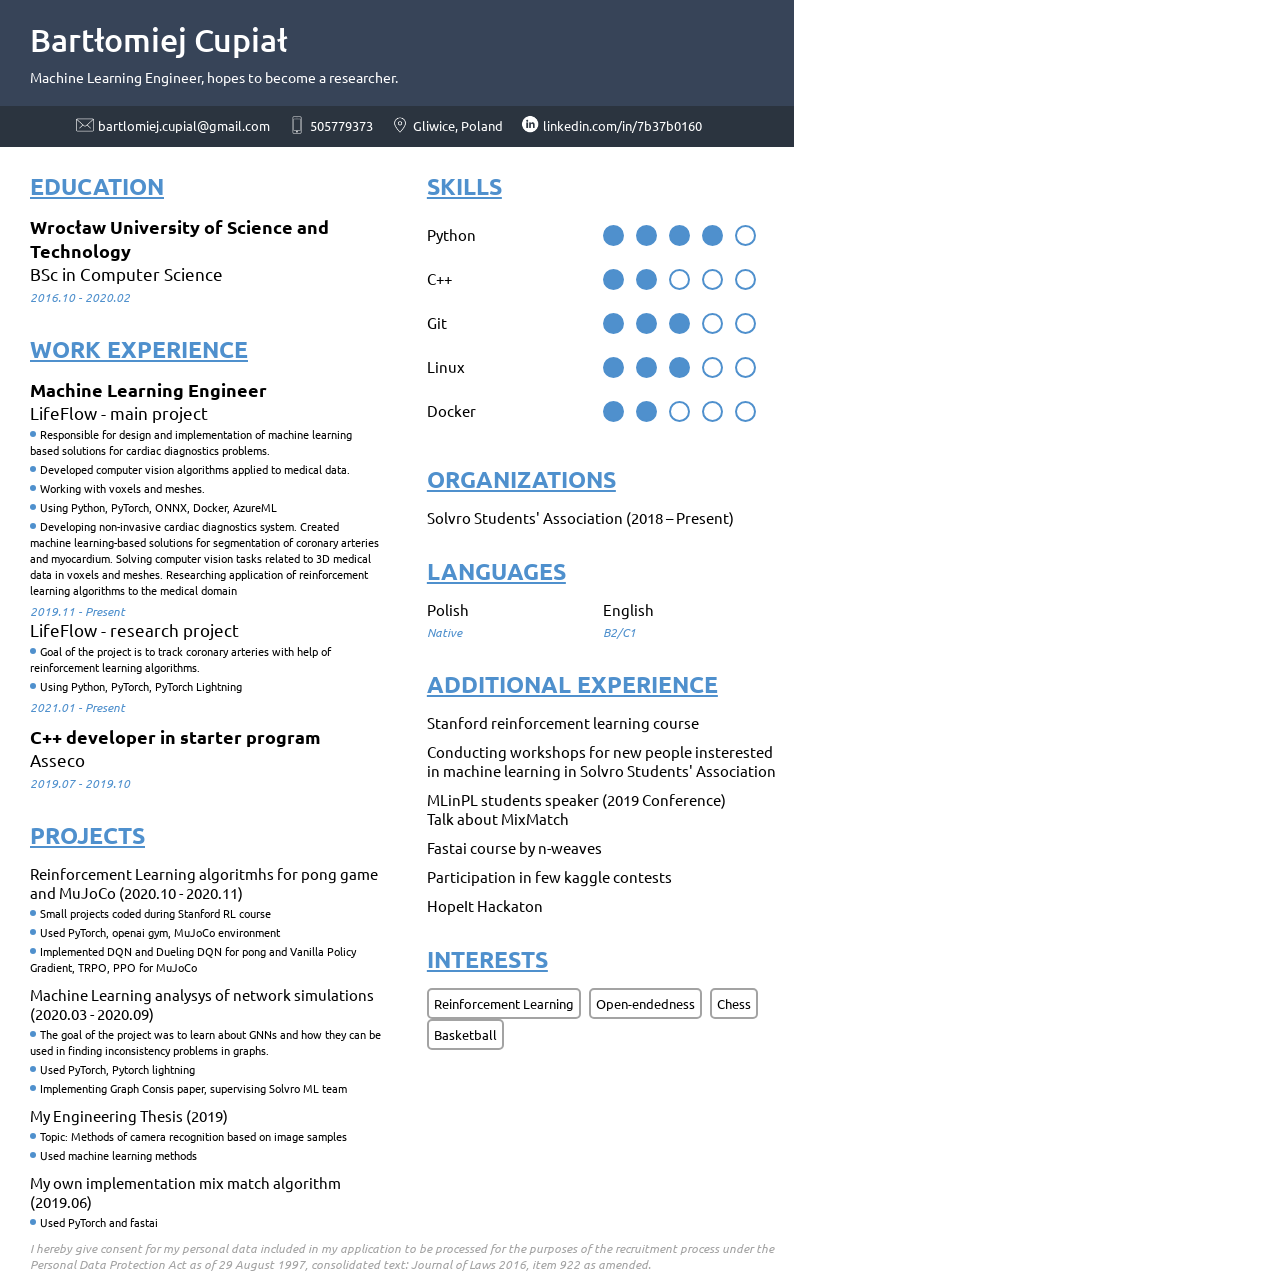
==== commit 589ffddc: "remove bio" ====
--- a/index.html
+++ b/index.html
@@ -18,12 +18,7 @@
                 <div class="col-10-10">
                     <div style="padding: 20px 30px 20px 30px;">
                         <div class="title">Bartłomiej Cupiał</div>
-                        <div class="subtitle">I am Machine Learning passionate. What drives me the most is to gain a
-                            better understanding of how
-                            intelligence and consciousness work, mainly by studying deep learning but recently also by
-                            reinforcement learning.
-                            My main areas of research is unsupervised and reinforcement learning, continual learning and
-                            improving the learning efficiency .
+                        <div class="subtitle">Machine Learning Engineer, hopes to become a researcher.
                         </div>
                     </div>
                 </div>
@@ -37,9 +32,9 @@
 
                 <div class="items"> <img class="icon" src="mail.png"> bartlomiej.cupial@gmail.com </div>
                 <div class="items"> <img class="icon" src="phone.png"> 505779373 </div>
-                <div class="items"> <img class="icon" src="maps.png"> Wrocław, Poland </div>
+                <div class="items"> <img class="icon" src="maps.png"> Gliwice, Poland </div>
                 <div class="items"> <img class="icon" src="linkedin.png" style="margin-top:-2px">
-                    linkedin.com/in/username </div>
+                    linkedin.com/in/7b37b0160 </div>
             </div>
         </div>
         <div class="content">
@@ -69,7 +64,7 @@
                                 </li>
                                 <div class="last">2019.11 - Present</div>
                             <div class="subsubtitle">LifeFlow - research project</div>
-                                <li>Research and development reinforcement learning algorithms in cardiac diagnostics.</li>
+                                <li>Goal of the project is to track coronary arteries with help of reinforcement learning algorithms.</li>
                                 <li>Using Python, PyTorch, PyTorch Lightning</li>
                             <div class="last">2021.01 - Present</div>
                             <br>
@@ -217,7 +212,8 @@
 
                         <div class="section last">
                             <div class="title">INTERESTS</div>
-                            <div class="pill">Machine and Deep Learning</div>
+                            <div class="pill">Reinforcement Learning</div>
+                            <div class="pill">Open-endedness </div>
                             <div class="pill">Chess</div>
                             <div class="pill">Basketball</div>
                         </div>
--- a/style.css
+++ b/style.css
@@ -1,7 +1,7 @@
 * {transition: none !important}
 
 header {
-    height: 13.636%;
+    /* height: 13.636%; */
     width: 100%;
     background-color: #374458;
     color: #FFFFFF;
@@ -19,9 +19,9 @@
 
 
 br {
-    display: block; /* makes it have a width */
-    content: ""; /* clears default height */
-    margin-top: 10px; /* change this to whatever height you want it */
+    display: block;
+    content: "";
+    margin-top: 10px;
 }
 
 .content {
@@ -194,7 +194,7 @@
     width: 100%;
     font-style: italic;
     color: #A3A3A3;
-    font-size: 15px;
+    font-size: 12px;
 }
 
 .lul {
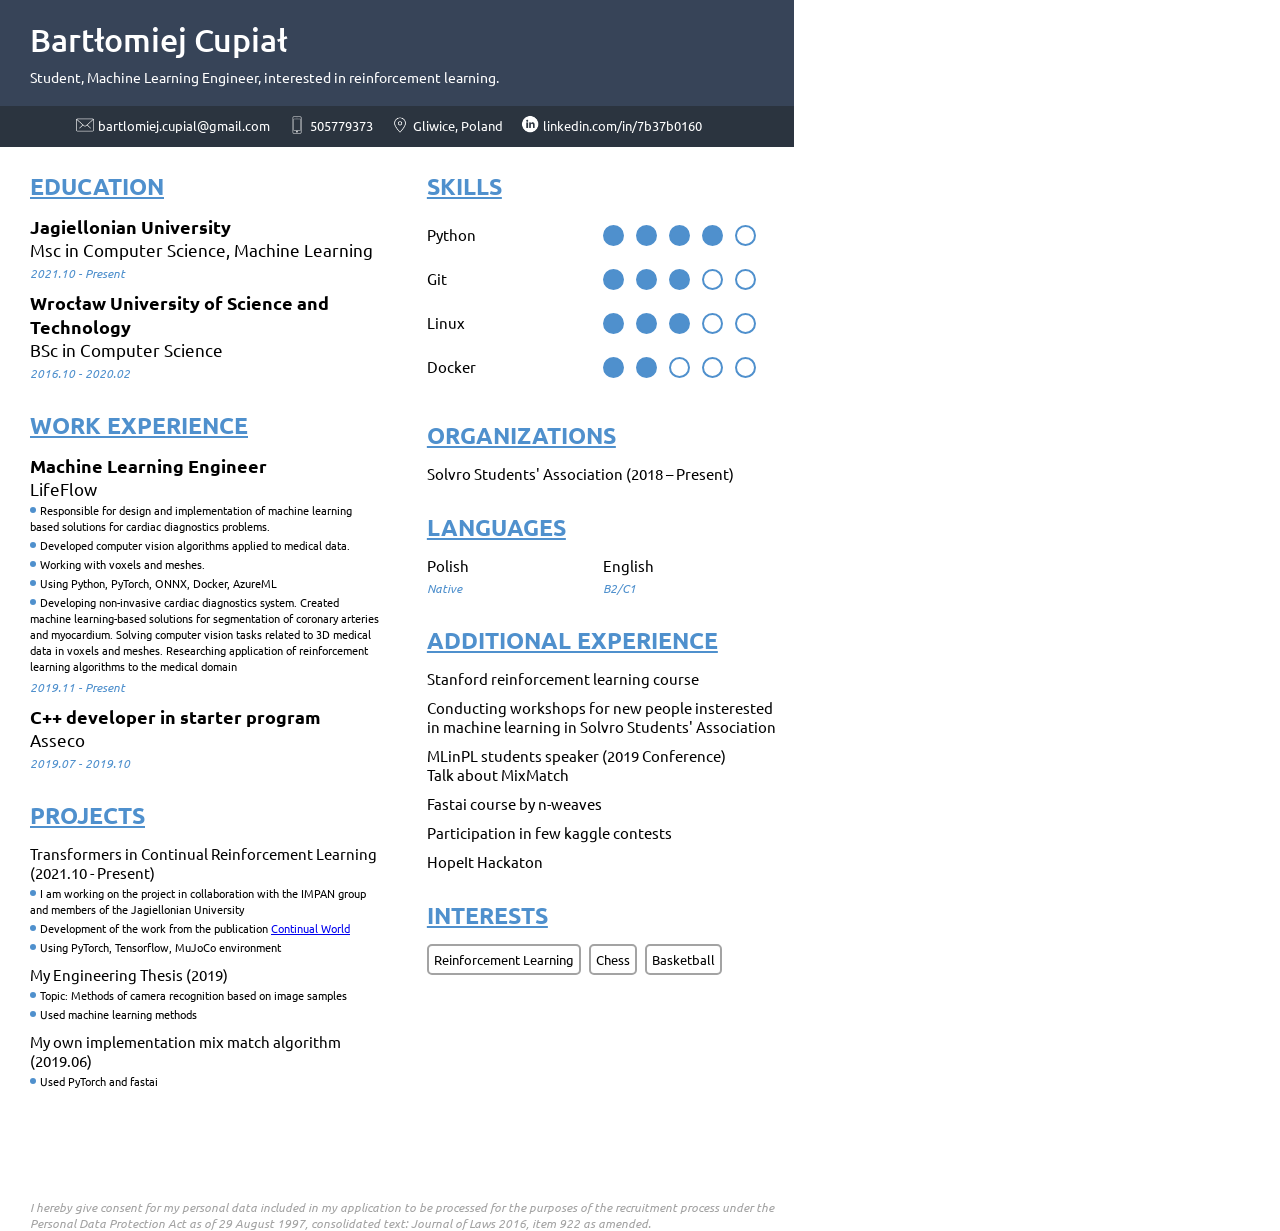
==== commit 38bdab40: "update CV to sent it to summer school" ====
--- a/index.html
+++ b/index.html
@@ -18,7 +18,7 @@
                 <div class="col-10-10">
                     <div style="padding: 20px 30px 20px 30px;">
                         <div class="title">Bartłomiej Cupiał</div>
-                        <div class="subtitle">Machine Learning Engineer, hopes to become a researcher.
+                        <div class="subtitle">Student, Machine Learning Engineer, interested in reinforcement learning.
                         </div>
                     </div>
                 </div>
@@ -43,6 +43,10 @@
                     <div class="container">
                         <div class="section">
                             <div class="title">EDUCATION</div>
+                            <div class="subtitle">Jagiellonian University</div>
+                            <div class="subsubtitle"> Msc in Computer Science, Machine Learning</div>
+                            <div class="last">2021.10 - Present</div>
+                            <br>
                             <div class="subtitle">Wrocław University of Science and Technology</div>
                             <div class="subsubtitle"> BSc in Computer Science</div>
                             <div class="last">2016.10 - 2020.02</div>
@@ -51,7 +55,7 @@
                         <div class="section">
                             <div class="title">WORK EXPERIENCE</div>
                             <div class="subtitle">Machine Learning Engineer</div>
-                            <div class="subsubtitle">LifeFlow - main project</div>
+                            <div class="subsubtitle">LifeFlow</div>
                                 <li>Responsible for design and implementation of machine learning based solutions for
                                 cardiac diagnostics problems. </li>
                                 <li>Developed computer vision algorithms applied to medical data.</li>
@@ -63,10 +67,6 @@
                                     Researching application of reinforcement learning algorithms to the medical domain
                                 </li>
                                 <div class="last">2019.11 - Present</div>
-                            <div class="subsubtitle">LifeFlow - research project</div>
-                                <li>Goal of the project is to track coronary arteries with help of reinforcement learning algorithms.</li>
-                                <li>Using Python, PyTorch, PyTorch Lightning</li>
-                            <div class="last">2021.01 - Present</div>
                             <br>
                             <div class="subtitle">C++ developer in starter program</div>
                             <div class="subsubtitle">Asseco</div>
@@ -75,16 +75,10 @@
 
                         <div class="section last">
                             <div class="title">PROJECTS</div>
-                            <p>Reinforcement Learning algoritmhs for pong game and MuJoCo (2020.10 - 2020.11)</p>
-                            <li>Small projects coded during Stanford RL course</li>
-                            <li>Used PyTorch, openai gym, MuJoCo environment</li>
-                            <li>Implemented DQN and Dueling DQN for pong and Vanilla Policy Gradient, TRPO, PPO for MuJoCo</li>
-                            <br>
-                            <p>Machine Learning analysys of network simulations (2020.03 - 2020.09) </p>
-                            <li>The goal of the project was to learn about GNNs and how they can be used in finding
-                                inconsistency problems in graphs.</li>
-                            <li>Used PyTorch, Pytorch lightning </li>
-                            <li>Implementing Graph Consis paper, supervising Solvro ML team</li>
+                            <p>Transformers in Continual Reinforcement Learning (2021.10 - Present)</p>
+                            <li>I am working on the project in collaboration with the IMPAN group and members of the Jagiellonian University</li>
+                            <li>Development of the work from the publication <a href="https://arxiv.org/abs/2105.10919"> Continual World </a></li>
+                            <li>Using PyTorch, Tensorflow, MuJoCo environment</li>
                             <br>
                             <p>My Engineering Thesis (2019)</p>
                             <li>Topic: Methods of camera recognition based on image samples</li>
@@ -110,20 +104,6 @@
                                         <div class="circle-full"></div>
                                         <div class="circle-full"></div>
                                         <div class="circle-full"></div>
-                                        <div class="circle-empty"></div>
-                                    </div>
-                                </div>
-                            </div>
-                            <div class="skill">
-                                <div class="row">
-                                    <div class="col-3-6">
-                                        <p>C++</p>
-                                    </div>
-                                    <div class="col-3-6">
-                                        <div class="circle-full"></div>
-                                        <div class="circle-full"></div>
-                                        <div class="circle-empty"></div>
-                                        <div class="circle-empty"></div>
                                         <div class="circle-empty"></div>
                                     </div>
                                 </div>
@@ -213,7 +193,6 @@
                         <div class="section last">
                             <div class="title">INTERESTS</div>
                             <div class="pill">Reinforcement Learning</div>
-                            <div class="pill">Open-endedness </div>
                             <div class="pill">Chess</div>
                             <div class="pill">Basketball</div>
                         </div>
--- a/style.css
+++ b/style.css
@@ -191,6 +191,7 @@
 
 
 footer {
+    margin-top: 100px;
     width: 100%;
     font-style: italic;
     color: #A3A3A3;
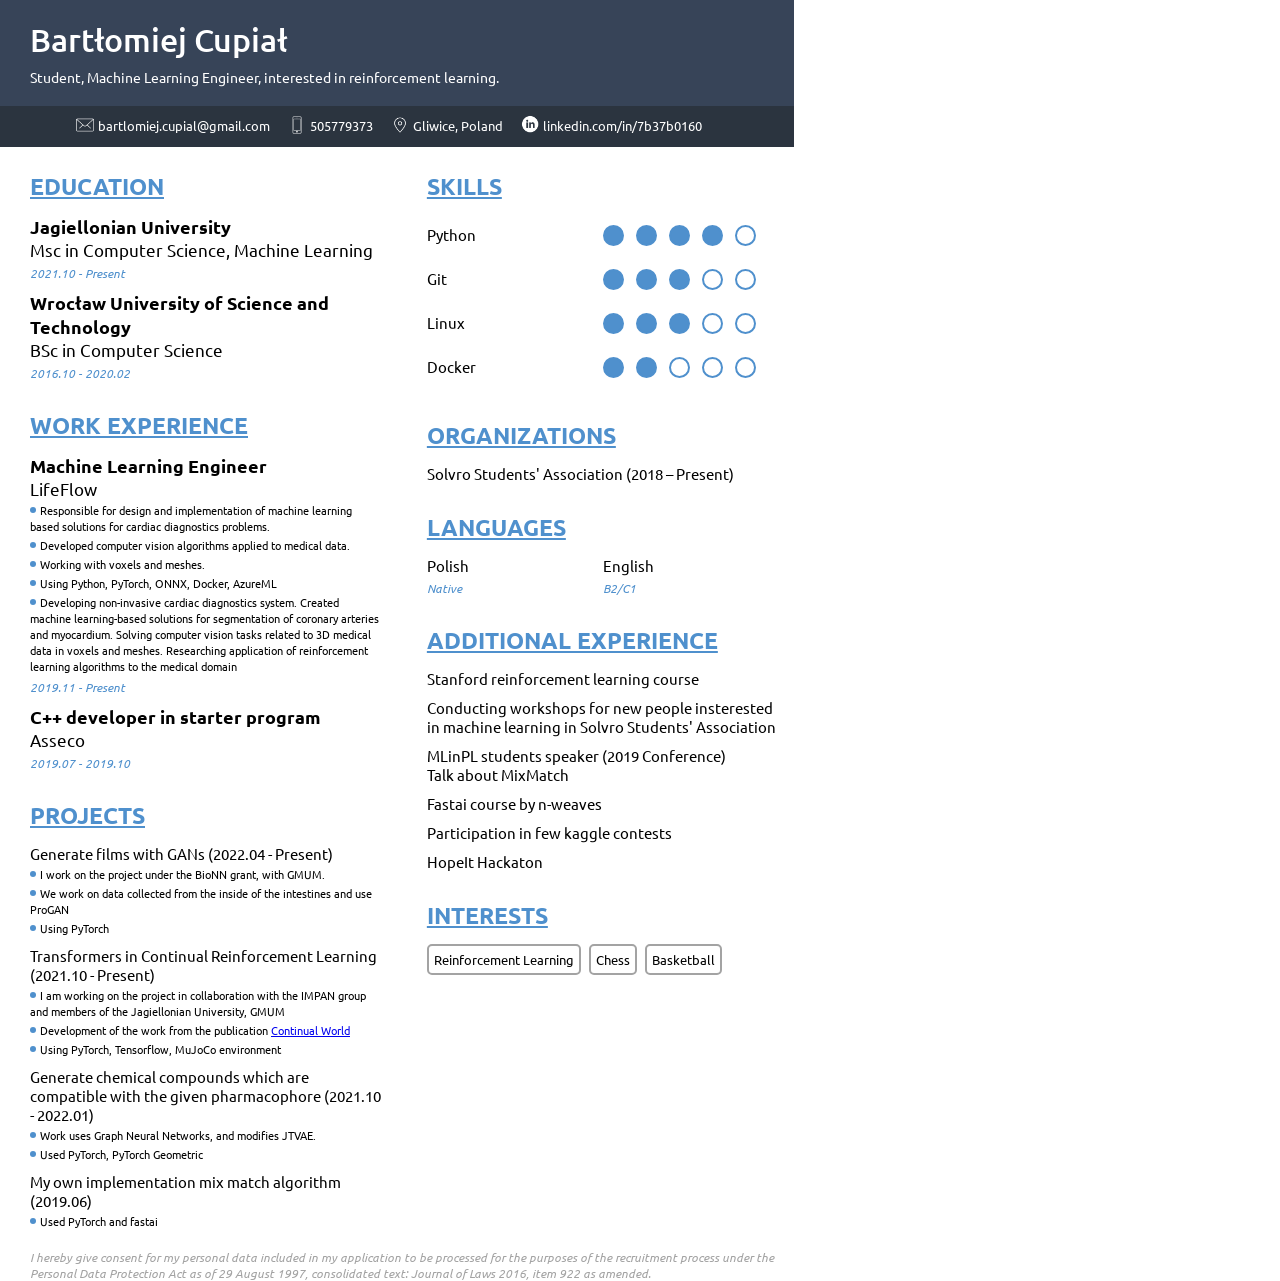
==== commit 1ae99a29: "update" ====
--- a/index.html
+++ b/index.html
@@ -75,14 +75,19 @@
 
                         <div class="section last">
                             <div class="title">PROJECTS</div>
+                            <p>Generate films with GANs (2022.04 - Present)</p>
+                            <li>I work on the project under the BioNN grant, with GMUM.</li>
+                            <li>We work on data collected from the inside of the intestines and use ProGAN</li>
+                            <li>Using PyTorch</li>
+                            <br>
                             <p>Transformers in Continual Reinforcement Learning (2021.10 - Present)</p>
-                            <li>I am working on the project in collaboration with the IMPAN group and members of the Jagiellonian University</li>
+                            <li>I am working on the project in collaboration with the IMPAN group and members of the Jagiellonian University, GMUM</li>
                             <li>Development of the work from the publication <a href="https://arxiv.org/abs/2105.10919"> Continual World </a></li>
                             <li>Using PyTorch, Tensorflow, MuJoCo environment</li>
                             <br>
-                            <p>My Engineering Thesis (2019)</p>
-                            <li>Topic: Methods of camera recognition based on image samples</li>
-                            <li>Used machine learning methods</li>
+                            <p>Generate chemical compounds which are compatible with the given pharmacophore (2021.10 - 2022.01)</p>
+                            <li>Work uses Graph Neural Networks, and modifies JTVAE.</li>
+                            <li>Used PyTorch, PyTorch Geometric</li>
                             <br>
                             <p>My own implementation mix match algorithm (2019.06)</p>
                             <li>Used PyTorch and fastai</li>
--- a/style.css
+++ b/style.css
@@ -191,7 +191,7 @@
 
 
 footer {
-    margin-top: 100px;
+    margin-top: 10px;
     width: 100%;
     font-style: italic;
     color: #A3A3A3;
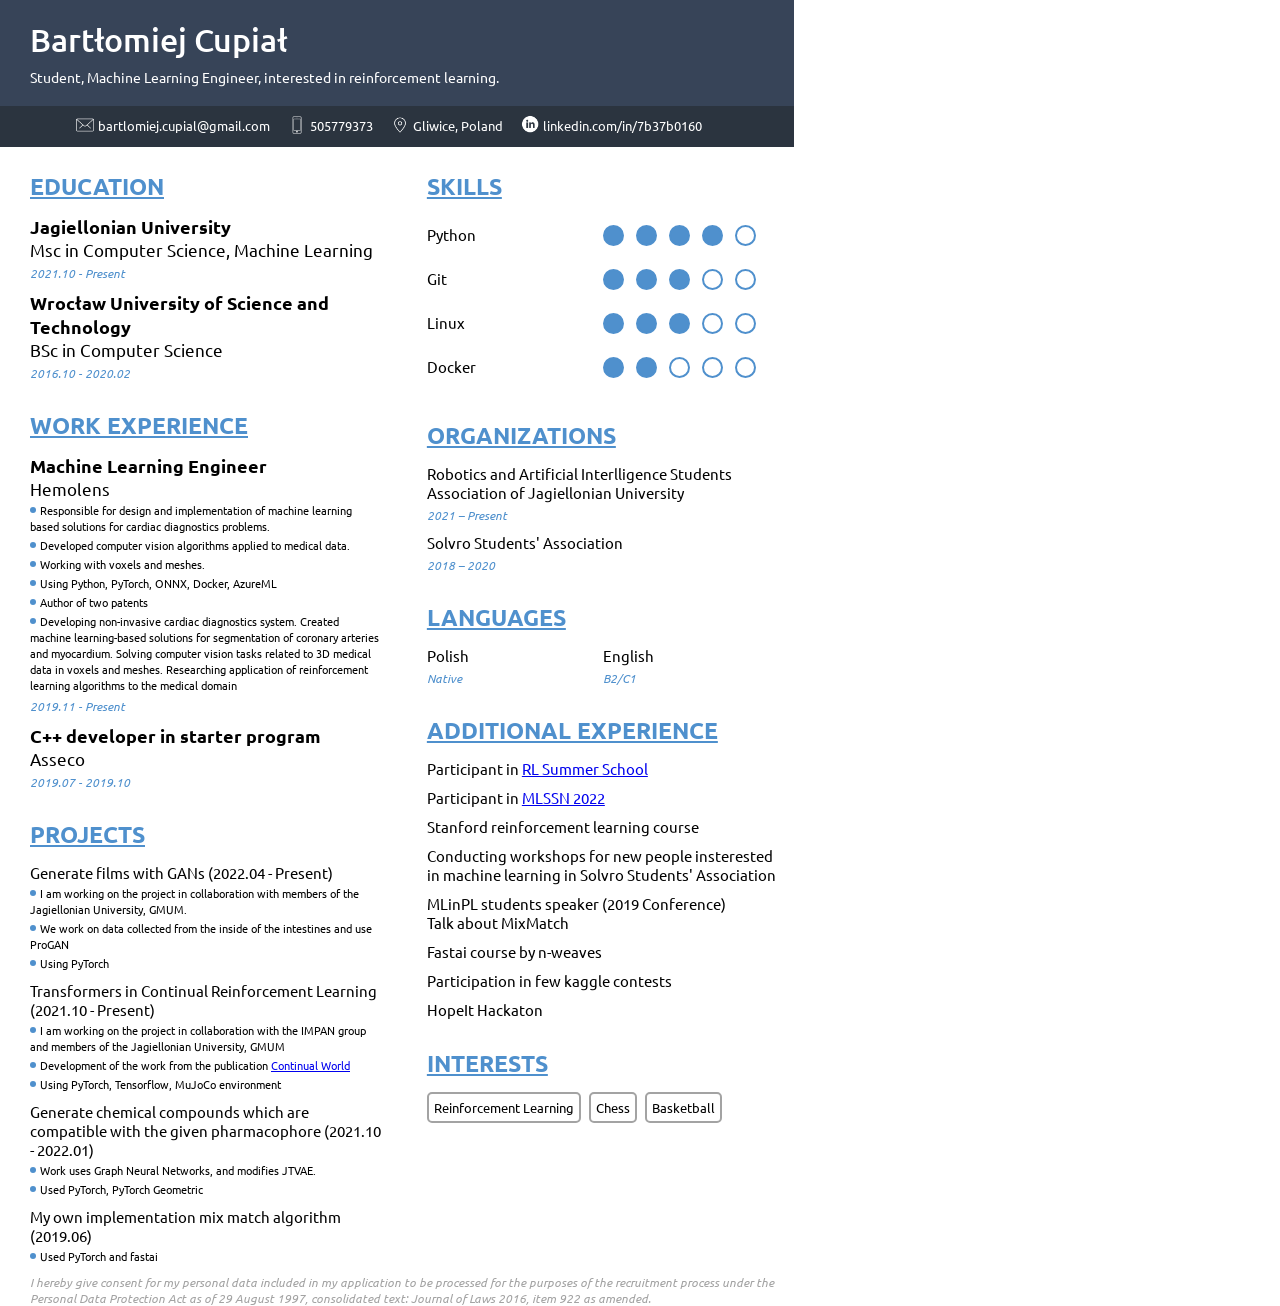
==== commit b1739b4d: "update" ====
--- a/index.html
+++ b/index.html
@@ -55,12 +55,13 @@
                         <div class="section">
                             <div class="title">WORK EXPERIENCE</div>
                             <div class="subtitle">Machine Learning Engineer</div>
-                            <div class="subsubtitle">LifeFlow</div>
+                            <div class="subsubtitle">Hemolens</div>
                                 <li>Responsible for design and implementation of machine learning based solutions for
                                 cardiac diagnostics problems. </li>
                                 <li>Developed computer vision algorithms applied to medical data.</li>
                                 <li>Working with voxels and meshes.</li>
                                 <li>Using Python, PyTorch, ONNX, Docker, AzureML</li>
+                                <li>Author of two patents</li>
                                 <li>Developing non-invasive cardiac diagnostics system.
                                     Created machine learning-based solutions for segmentation of coronary arteries and myocardium.
                                     Solving computer vision tasks related to 3D medical data in voxels and meshes.
@@ -76,7 +77,7 @@
                         <div class="section last">
                             <div class="title">PROJECTS</div>
                             <p>Generate films with GANs (2022.04 - Present)</p>
-                            <li>I work on the project under the BioNN grant, with GMUM.</li>
+                            <li>I am working on the project in collaboration with members of the Jagiellonian University, GMUM.</li>
                             <li>We work on data collected from the inside of the intestines and use ProGAN</li>
                             <li>Using PyTorch</li>
                             <br>
@@ -162,7 +163,11 @@
 
                         <div class="section">
                             <div class="title">ORGANIZATIONS</div>
-                            <p>Solvro Students' Association (2018 – Present)</p>
+                            <p>Robotics and Artificial Interlligence Students Association of Jagiellonian University </p>
+                            <div class="last">2021 – Present</div>
+                            <br>
+                            <p>Solvro Students' Association</p>
+                            <div class="last">2018 – 2020</div>
                         </div>
 
                         <div class="section">
@@ -180,6 +185,10 @@
                         </div>
                         <div class="section">
                             <div class="title">ADDITIONAL EXPERIENCE</div>
+                            <p>Participant in  <a href="https://rlsummerschool.com/"> RL Summer School </a></p>
+                            <br>
+                            <p>Participant in  <a href="https://mlss.mlinpl.org/"> MLSSN 2022 </a></p>
+                            <br>
                             <p>Stanford reinforcement learning course</p>
                             <br>
                             <p>Conducting workshops for new people insterested in machine learning in Solvro Students'
--- a/style.css
+++ b/style.css
@@ -191,7 +191,7 @@
 
 
 footer {
-    margin-top: 10px;
+    margin-top: 0px;
     width: 100%;
     font-style: italic;
     color: #A3A3A3;
